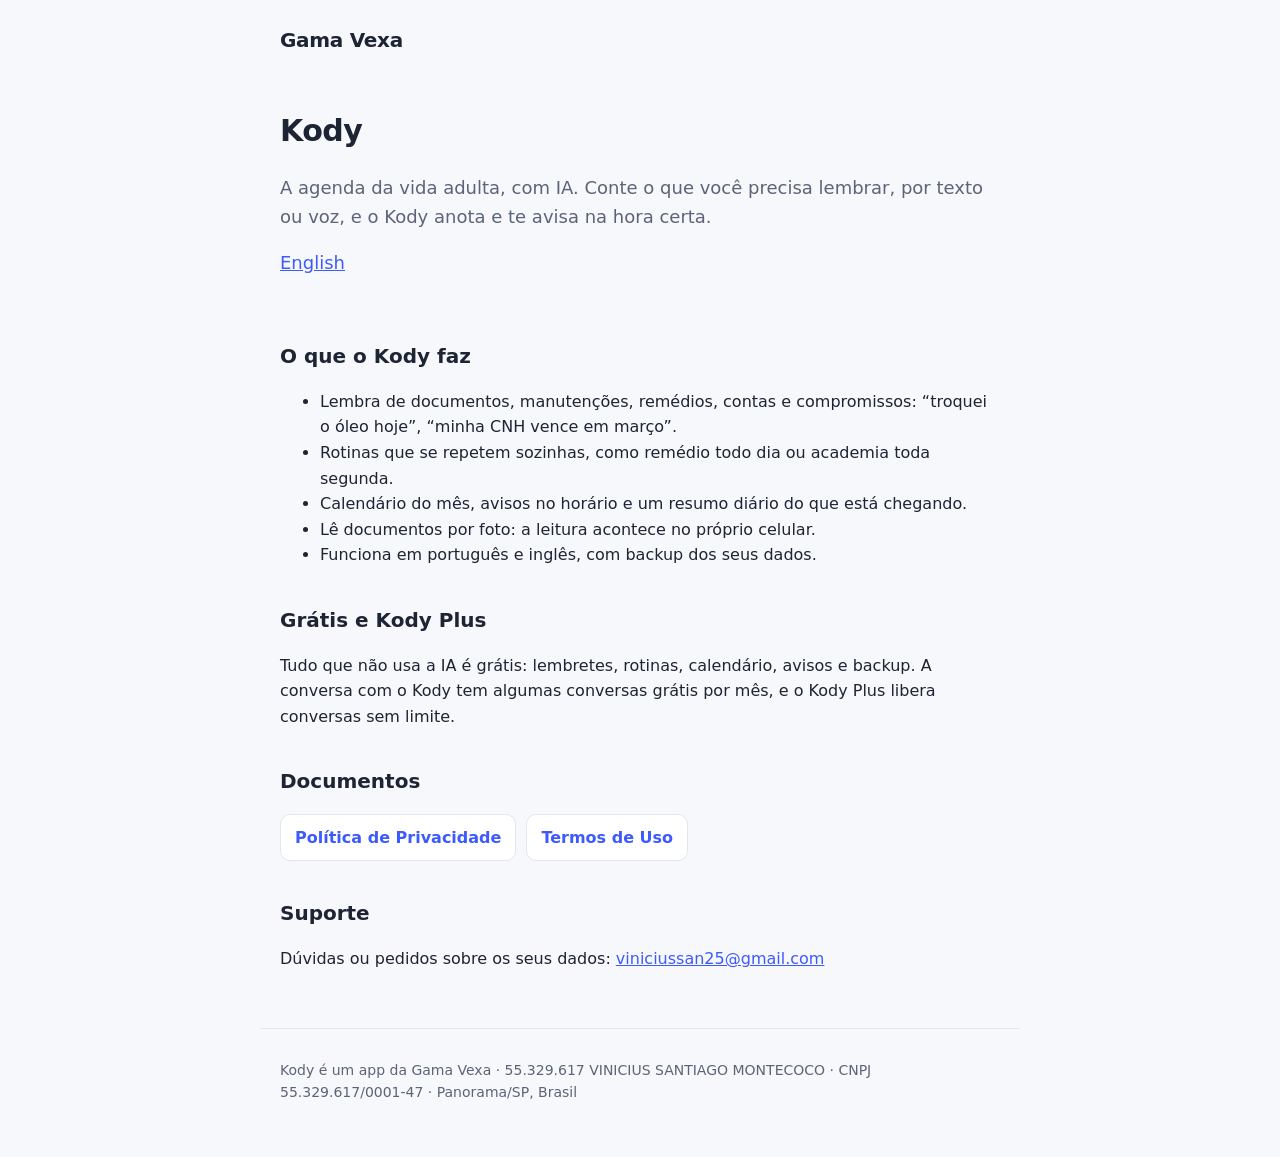
==== kody/index.html @ 318587e1 "Add Kody: app page, privacy policy and terms (PT/EN) New kody/ folder following the FaceLevel layout" ====
<!doctype html>
<html lang="pt-BR">
<head>
<meta charset="utf-8">
<meta name="viewport" content="width=device-width, initial-scale=1">
<title>Kody</title>
<meta name="description" content="Kody: agenda para adultos com IA. Conte o que precisa lembrar, por texto ou voz, e o Kody avisa na hora certa.">
<link rel="stylesheet" href="../estilo.css">
</head>
<body>
<header class="topo">
  <a class="marca" href="../">Gama Vexa</a>
</header>

<main>
  <section class="hero">
    <h1>Kody</h1>
    <p>A agenda da vida adulta, com IA. Conte o que você precisa lembrar, por texto ou voz, e o Kody anota e te avisa na hora certa.</p>
    <p><a href="en.html">English</a></p>
  </section>

  <section>
    <h2>O que o Kody faz</h2>
    <ul>
      <li>Lembra de documentos, manutenções, remédios, contas e compromissos: “troquei o óleo hoje”, “minha CNH vence em março”.</li>
      <li>Rotinas que se repetem sozinhas, como remédio todo dia ou academia toda segunda.</li>
      <li>Calendário do mês, avisos no horário e um resumo diário do que está chegando.</li>
      <li>Lê documentos por foto: a leitura acontece no próprio celular.</li>
      <li>Funciona em português e inglês, com backup dos seus dados.</li>
    </ul>
  </section>

  <section>
    <h2>Grátis e Kody Plus</h2>
    <p>Tudo que não usa a IA é grátis: lembretes, rotinas, calendário, avisos e backup. A conversa com o Kody tem algumas conversas grátis por mês, e o Kody Plus libera conversas sem limite.</p>
  </section>

  <section>
    <h2>Documentos</h2>
    <ul class="links">
      <li><a href="privacidade.html">Política de Privacidade</a></li>
      <li><a href="termos.html">Termos de Uso</a></li>
    </ul>
  </section>

  <section>
    <h2>Suporte</h2>
    <p>Dúvidas ou pedidos sobre os seus dados: <a href="mailto:viniciussan25@gmail.com">viniciussan25@gmail.com</a></p>
  </section>
</main>

<footer>
  <p>Kody é um app da Gama Vexa · 55.329.617 VINICIUS SANTIAGO MONTECOCO · CNPJ 55.329.617/0001-47 · Panorama/SP, Brasil</p>
</footer>
</body>
</html>
---- estilo.css ----
:root {
  --fundo: #f7f8fb;
  --texto: #1d2433;
  --suave: #5b6478;
  --cartao: #ffffff;
  --borda: #e2e6ef;
  --destaque: #3d5afe;
}
@media (prefers-color-scheme: dark) {
  :root {
    --fundo: #10131a;
    --texto: #e8ebf2;
    --suave: #a0a8ba;
    --cartao: #181c25;
    --borda: #2a303d;
    --destaque: #8c9eff;
  }
}
* { box-sizing: border-box; }
body {
  margin: 0;
  background: var(--fundo);
  color: var(--texto);
  font-family: system-ui, -apple-system, "Segoe UI", sans-serif;
  line-height: 1.6;
}
.topo, main, footer { max-width: 760px; margin: 0 auto; padding: 0 20px; }
.topo { padding-top: 24px; padding-bottom: 8px; }
.marca { font-weight: 800; font-size: 20px; color: var(--texto); text-decoration: none; letter-spacing: -0.3px; }
a { color: var(--destaque); }
h1 { font-size: 30px; line-height: 1.2; letter-spacing: -0.5px; }
h2 { font-size: 20px; margin-top: 36px; }
.hero { padding: 24px 0 8px; }
.hero p { color: var(--suave); font-size: 18px; }
.card {
  display: flex; flex-direction: column; gap: 6px;
  background: var(--cartao); border: 1px solid var(--borda); border-radius: 14px;
  padding: 18px 20px; color: var(--texto); text-decoration: none;
}
.card strong { font-size: 20px; }
.card span { color: var(--suave); }
.card:hover { border-color: var(--destaque); }
.selo { align-self: flex-start; font-size: 13px; font-weight: 700; color: var(--destaque) !important; }
.links { display: flex; flex-wrap: wrap; gap: 10px; padding: 0; list-style: none; }
.links a {
  display: inline-block; padding: 10px 14px; border-radius: 10px;
  background: var(--cartao); border: 1px solid var(--borda); text-decoration: none; font-weight: 600;
}
footer { margin-top: 56px; padding-top: 16px; padding-bottom: 40px; border-top: 1px solid var(--borda); color: var(--suave); font-size: 14px; }
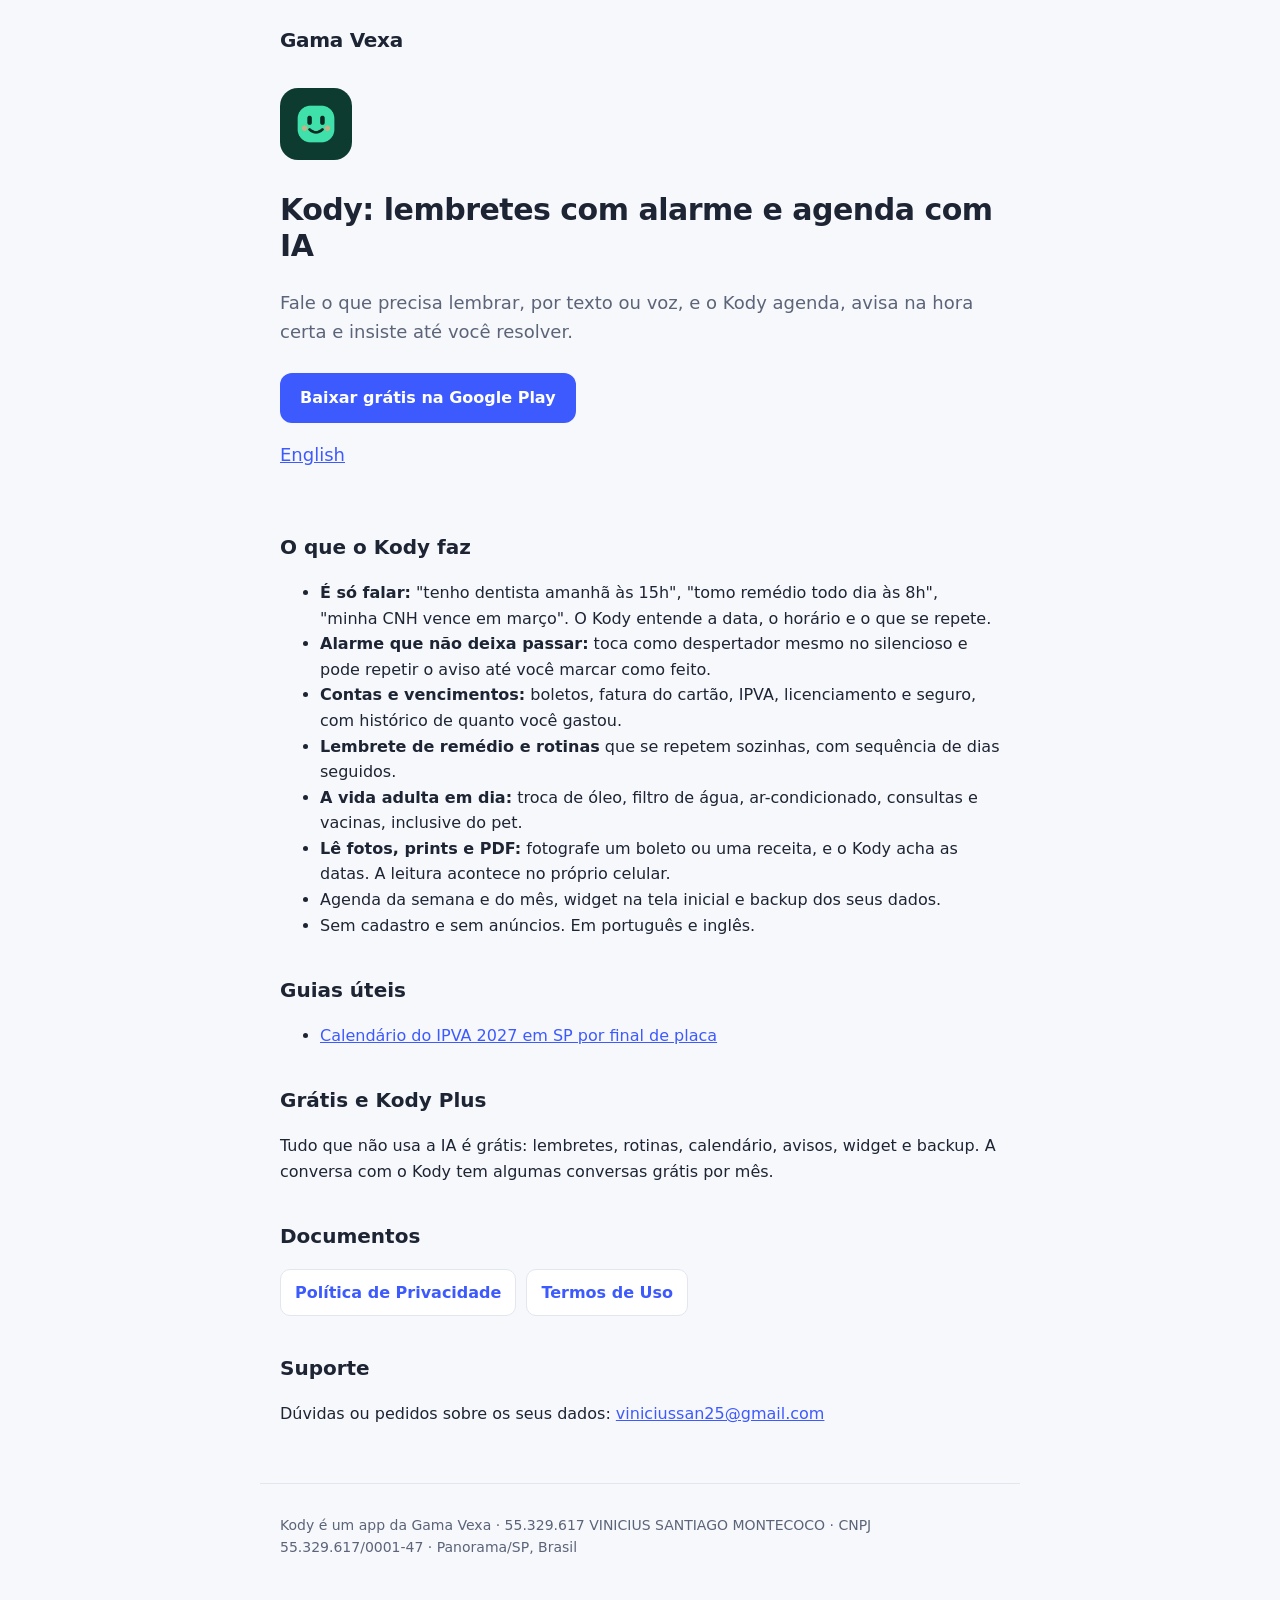
==== commit f5b2fad3: "Kody: botão da Google Play, SEO (título, prévia, dados do app), sitemap e guia do IPVA 2027 SP" ====
--- a/kody/index.html
+++ b/kody/index.html
@@ -3,9 +3,36 @@
 <head>
 <meta charset="utf-8">
 <meta name="viewport" content="width=device-width, initial-scale=1">
-<title>Kody</title>
-<meta name="description" content="Kody: agenda para adultos com IA. Conte o que precisa lembrar, por texto ou voz, e o Kody avisa na hora certa.">
+<title>Kody: lembretes com alarme e agenda com IA para Android</title>
+<meta name="description" content="Kody é um app de lembretes com alarme e IA: fale o que precisa lembrar e ele agenda, avisa na hora e insiste até você resolver. Contas, remédios, CNH, IPVA e mais. Grátis.">
+<link rel="canonical" href="https://gamavexa.github.io/kody/">
+<link rel="alternate" hreflang="pt-BR" href="https://gamavexa.github.io/kody/">
+<link rel="alternate" hreflang="en" href="https://gamavexa.github.io/kody/en.html">
+<meta property="og:type" content="website">
+<meta property="og:locale" content="pt_BR">
+<meta property="og:title" content="Kody: lembretes com alarme e agenda com IA">
+<meta property="og:description" content="Fale o que precisa lembrar e o Kody agenda, avisa na hora e insiste até você resolver. Grátis na Google Play.">
+<meta property="og:url" content="https://gamavexa.github.io/kody/">
+<meta property="og:image" content="https://gamavexa.github.io/kody/img/kody-banner-pt.png">
+<meta name="twitter:card" content="summary_large_image">
+<link rel="icon" href="img/kody-icone.png">
 <link rel="stylesheet" href="../estilo.css">
+<script type="application/ld+json">
+{
+  "@context": "https://schema.org",
+  "@type": "SoftwareApplication",
+  "name": "Kody: Lembretes e Agenda IA",
+  "operatingSystem": "Android",
+  "applicationCategory": "ProductivityApplication",
+  "inLanguage": ["pt-BR", "en"],
+  "description": "App de lembretes com alarme e inteligência artificial: fale o que precisa lembrar e o Kody agenda, avisa na hora e insiste até você resolver.",
+  "image": "https://gamavexa.github.io/kody/img/kody-icone.png",
+  "url": "https://gamavexa.github.io/kody/",
+  "downloadUrl": "https://play.google.com/store/apps/details?id=com.kody.app",
+  "offers": { "@type": "Offer", "price": "0", "priceCurrency": "BRL" },
+  "publisher": { "@type": "Organization", "name": "Gama Vexa", "url": "https://gamavexa.github.io/" }
+}
+</script>
 </head>
 <body>
 <header class="topo">
@@ -14,25 +41,37 @@
 
 <main>
   <section class="hero">
-    <h1>Kody</h1>
-    <p>A agenda da vida adulta, com IA. Conte o que você precisa lembrar, por texto ou voz, e o Kody anota e te avisa na hora certa.</p>
+    <img class="icone-app" src="img/kody-icone.png" alt="Ícone do Kody">
+    <h1>Kody: lembretes com alarme e agenda com IA</h1>
+    <p>Fale o que precisa lembrar, por texto ou voz, e o Kody agenda, avisa na hora certa e insiste até você resolver.</p>
+    <a class="botao" href="https://play.google.com/store/apps/details?id=com.kody.app&amp;referrer=utm_source%3Dsite%26utm_medium%3Dpagina-kody">Baixar grátis na Google Play</a>
     <p><a href="en.html">English</a></p>
   </section>
 
   <section>
     <h2>O que o Kody faz</h2>
     <ul>
-      <li>Lembra de documentos, manutenções, remédios, contas e compromissos: “troquei o óleo hoje”, “minha CNH vence em março”.</li>
-      <li>Rotinas que se repetem sozinhas, como remédio todo dia ou academia toda segunda.</li>
-      <li>Calendário do mês, avisos no horário e um resumo diário do que está chegando.</li>
-      <li>Lê documentos por foto: a leitura acontece no próprio celular.</li>
-      <li>Funciona em português e inglês, com backup dos seus dados.</li>
+      <li><strong>É só falar:</strong> "tenho dentista amanhã às 15h", "tomo remédio todo dia às 8h", "minha CNH vence em março". O Kody entende a data, o horário e o que se repete.</li>
+      <li><strong>Alarme que não deixa passar:</strong> toca como despertador mesmo no silencioso e pode repetir o aviso até você marcar como feito.</li>
+      <li><strong>Contas e vencimentos:</strong> boletos, fatura do cartão, IPVA, licenciamento e seguro, com histórico de quanto você gastou.</li>
+      <li><strong>Lembrete de remédio e rotinas</strong> que se repetem sozinhas, com sequência de dias seguidos.</li>
+      <li><strong>A vida adulta em dia:</strong> troca de óleo, filtro de água, ar-condicionado, consultas e vacinas, inclusive do pet.</li>
+      <li><strong>Lê fotos, prints e PDF:</strong> fotografe um boleto ou uma receita, e o Kody acha as datas. A leitura acontece no próprio celular.</li>
+      <li>Agenda da semana e do mês, widget na tela inicial e backup dos seus dados.</li>
+      <li>Sem cadastro e sem anúncios. Em português e inglês.</li>
+    </ul>
+  </section>
+
+  <section>
+    <h2>Guias úteis</h2>
+    <ul>
+      <li><a href="ipva-2027-sp.html">Calendário do IPVA 2027 em SP por final de placa</a></li>
     </ul>
   </section>
 
   <section>
     <h2>Grátis e Kody Plus</h2>
-    <p>Tudo que não usa a IA é grátis: lembretes, rotinas, calendário, avisos e backup. A conversa com o Kody tem algumas conversas grátis por mês, e o Kody Plus libera conversas sem limite.</p>
+    <p>Tudo que não usa a IA é grátis: lembretes, rotinas, calendário, avisos, widget e backup. A conversa com o Kody tem algumas conversas grátis por mês.</p>
   </section>
 
   <section>
--- a/estilo.css
+++ b/estilo.css
@@ -47,3 +47,14 @@
   background: var(--cartao); border: 1px solid var(--borda); text-decoration: none; font-weight: 600;
 }
 footer { margin-top: 56px; padding-top: 16px; padding-bottom: 40px; border-top: 1px solid var(--borda); color: var(--suave); font-size: 14px; }
+.botao {
+  display: inline-block; margin-top: 8px; padding: 12px 20px; border-radius: 12px;
+  background: var(--destaque); color: #fff; font-weight: 700; text-decoration: none;
+}
+@media (prefers-color-scheme: dark) { .botao { color: #10131a; } }
+.botao:hover { filter: brightness(1.08); }
+.icone-app { width: 72px; height: 72px; border-radius: 18px; }
+table { border-collapse: collapse; width: 100%; margin: 12px 0; }
+th, td { border: 1px solid var(--borda); padding: 8px 10px; text-align: left; }
+th { background: var(--cartao); }
+.nota { color: var(--suave); font-size: 15px; }
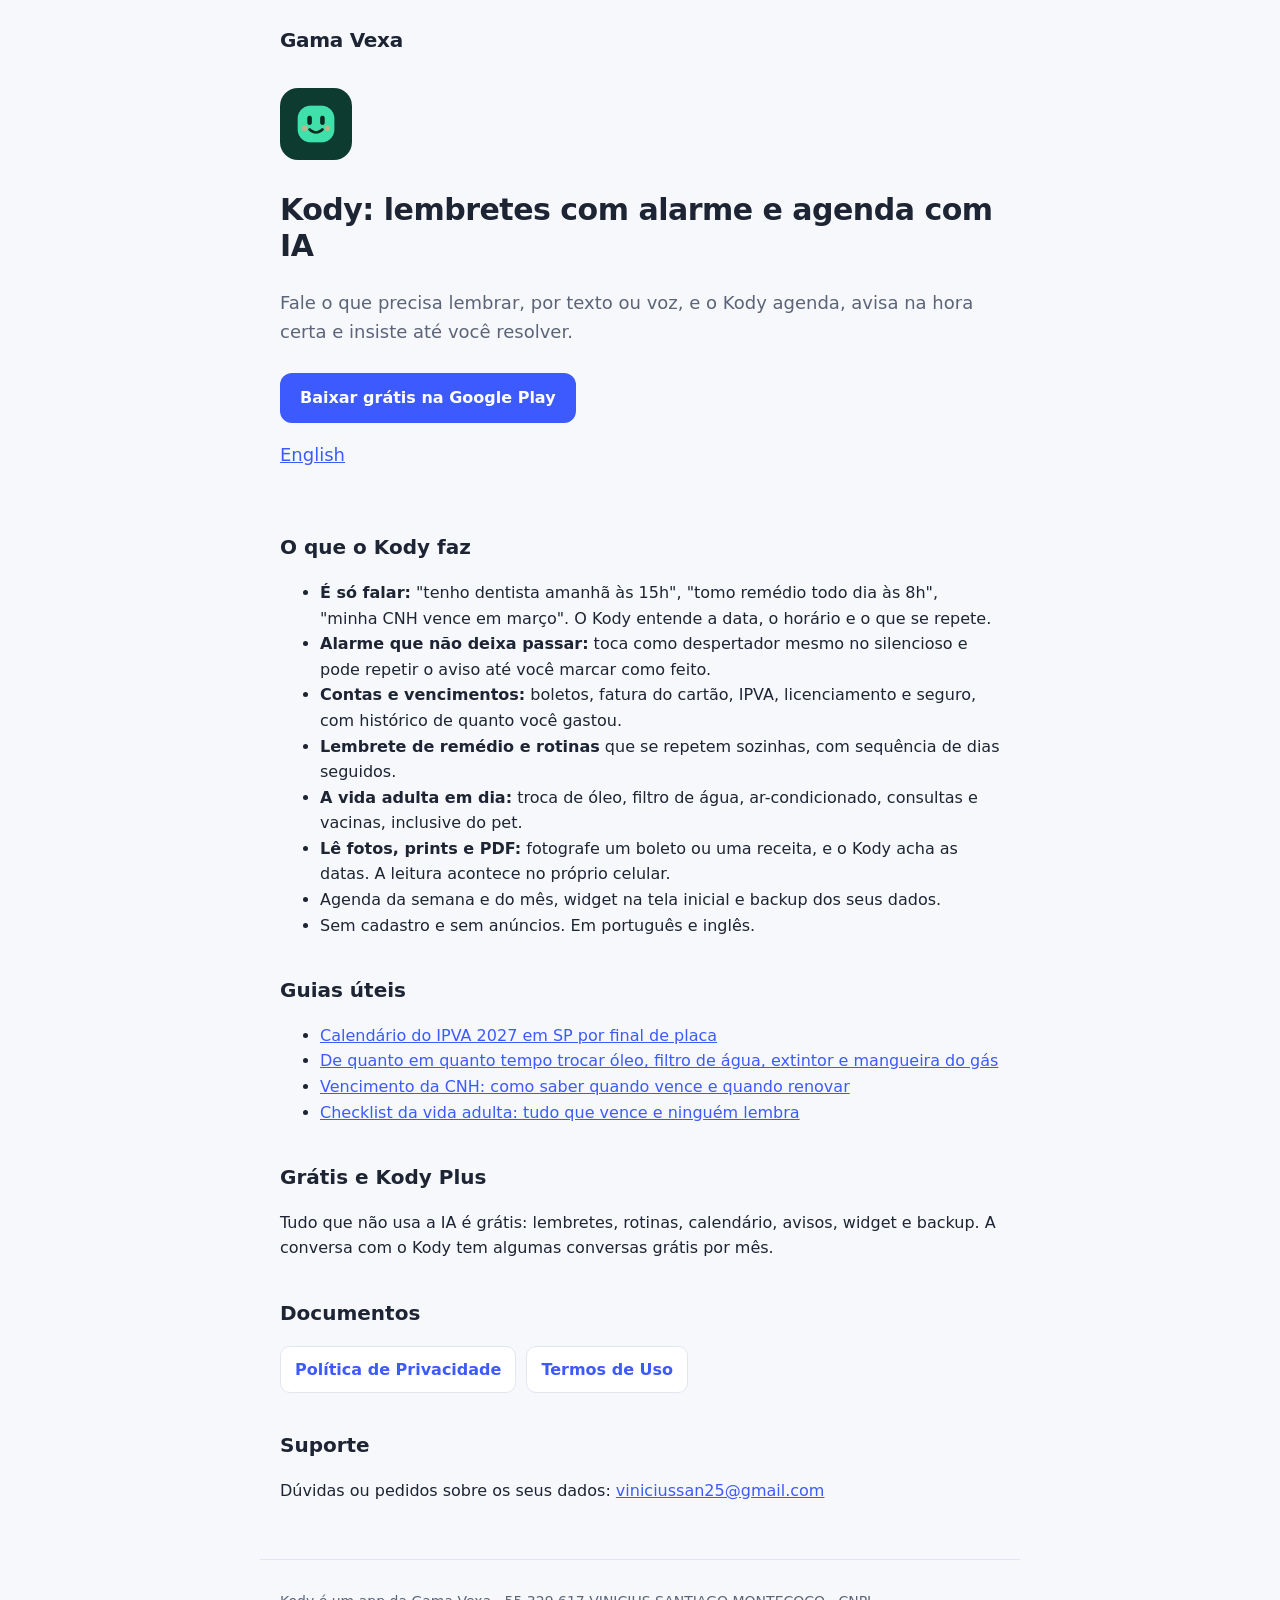
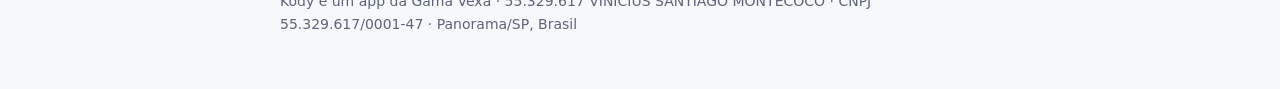
==== commit 3a4c77a6: "Kody: guias de prazos de troca, vencimento da CNH e checklist da vida adulta" ====
--- a/kody/index.html
+++ b/kody/index.html
@@ -66,6 +66,9 @@
     <h2>Guias úteis</h2>
     <ul>
       <li><a href="ipva-2027-sp.html">Calendário do IPVA 2027 em SP por final de placa</a></li>
+      <li><a href="de-quanto-em-quanto-tempo-trocar.html">De quanto em quanto tempo trocar óleo, filtro de água, extintor e mangueira do gás</a></li>
+      <li><a href="vencimento-cnh.html">Vencimento da CNH: como saber quando vence e quando renovar</a></li>
+      <li><a href="checklist-vida-adulta.html">Checklist da vida adulta: tudo que vence e ninguém lembra</a></li>
     </ul>
   </section>
 
